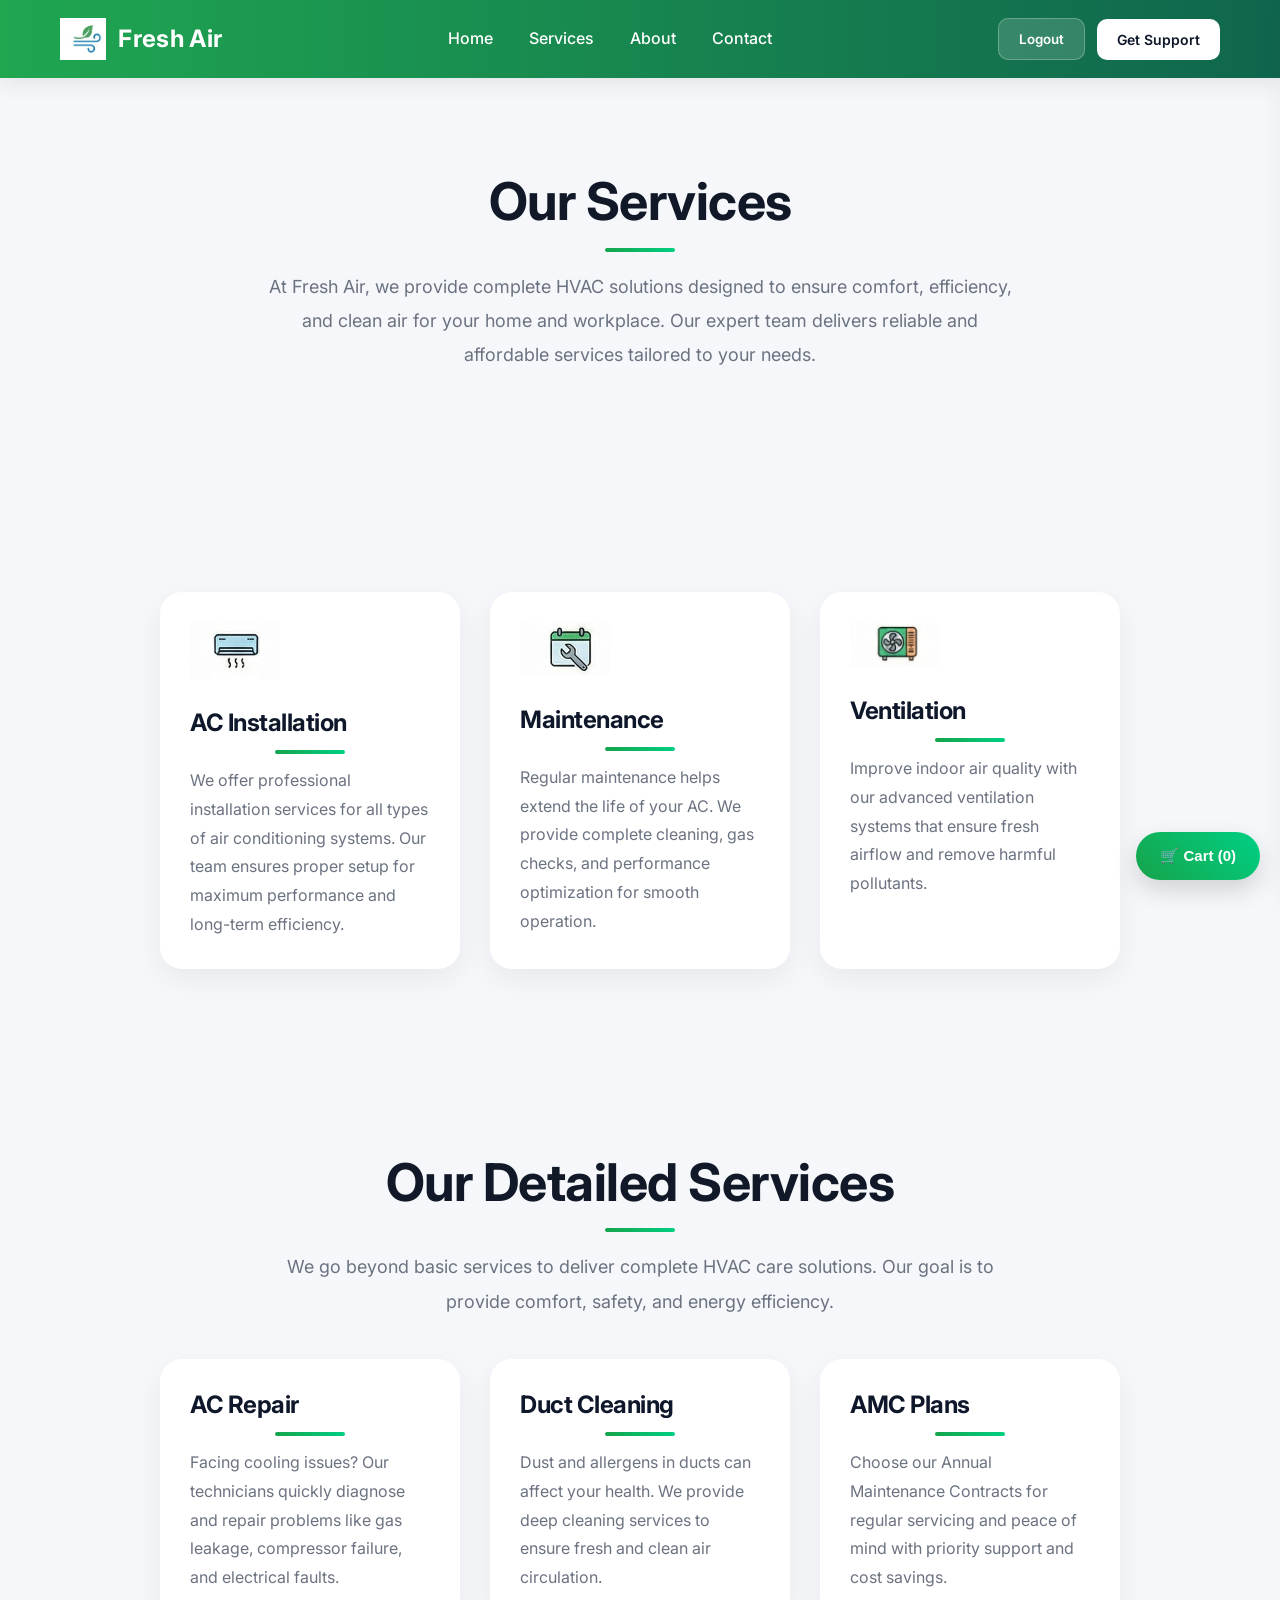
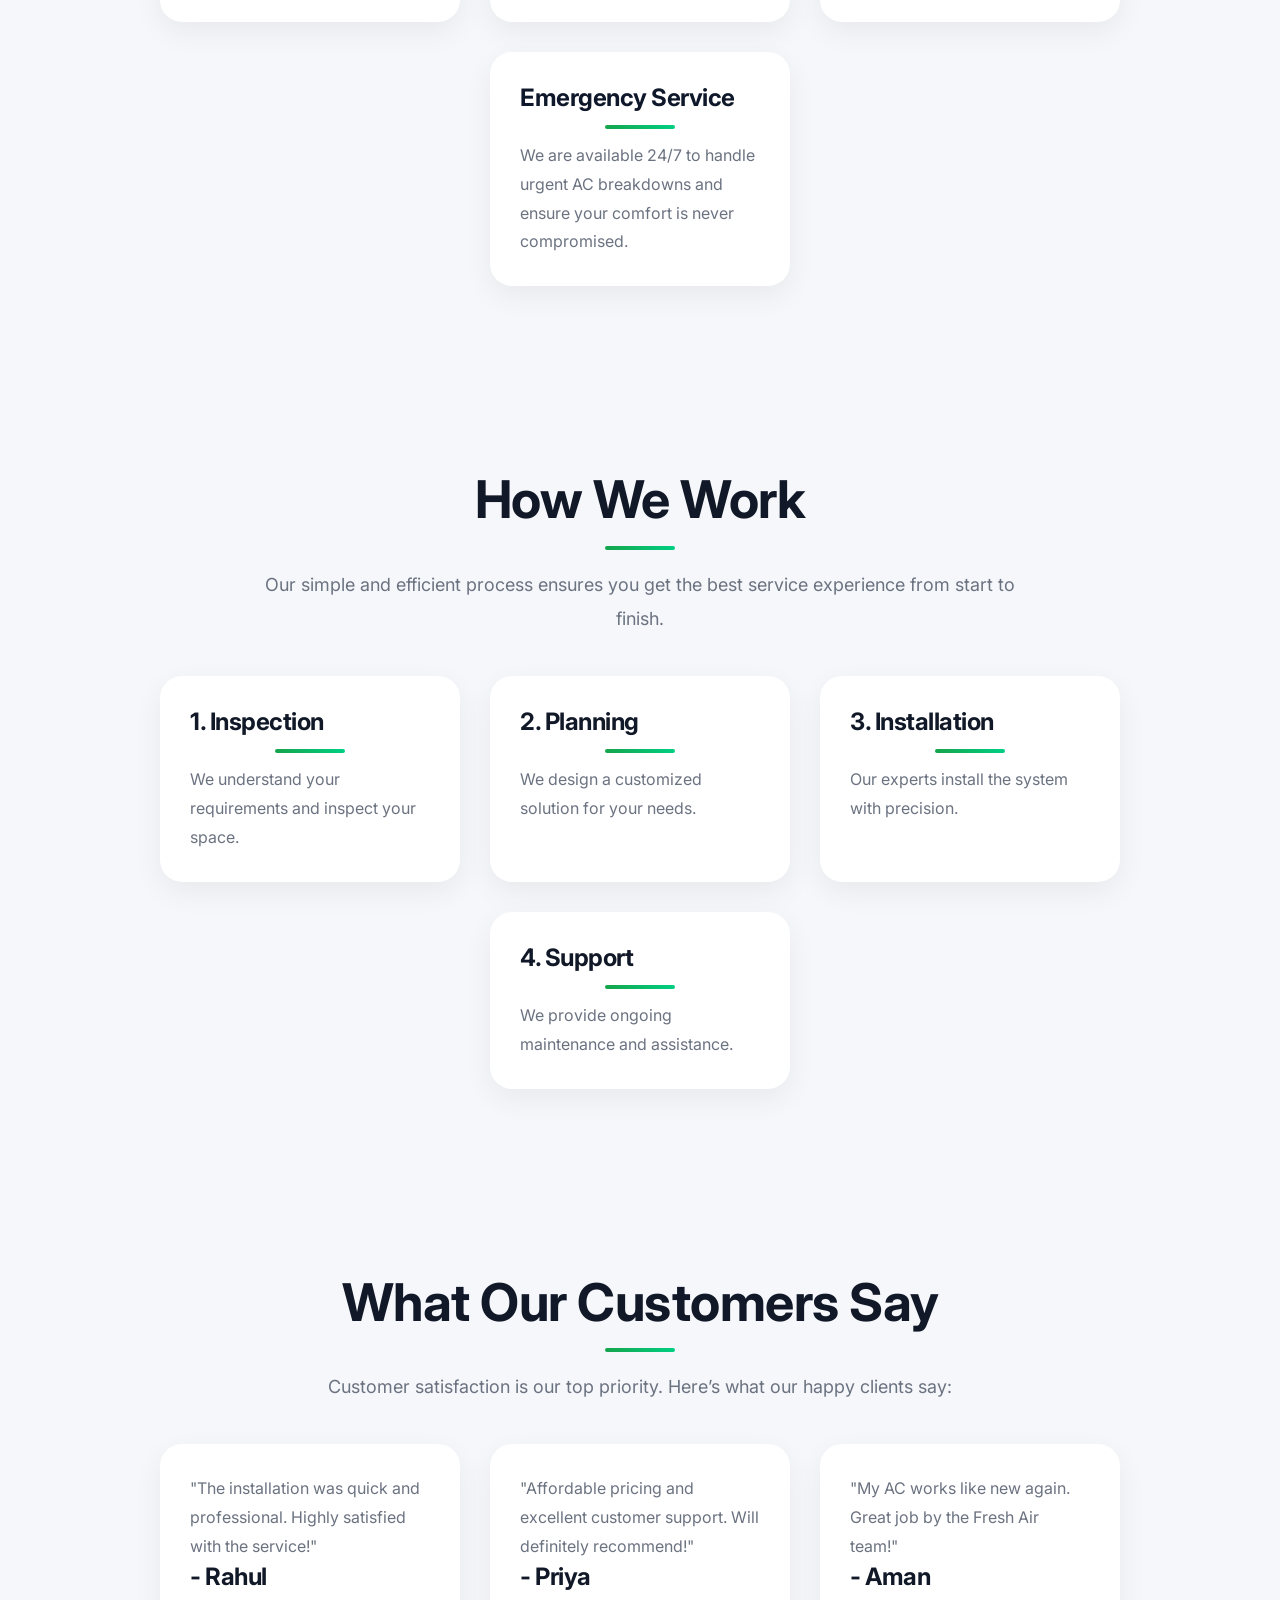
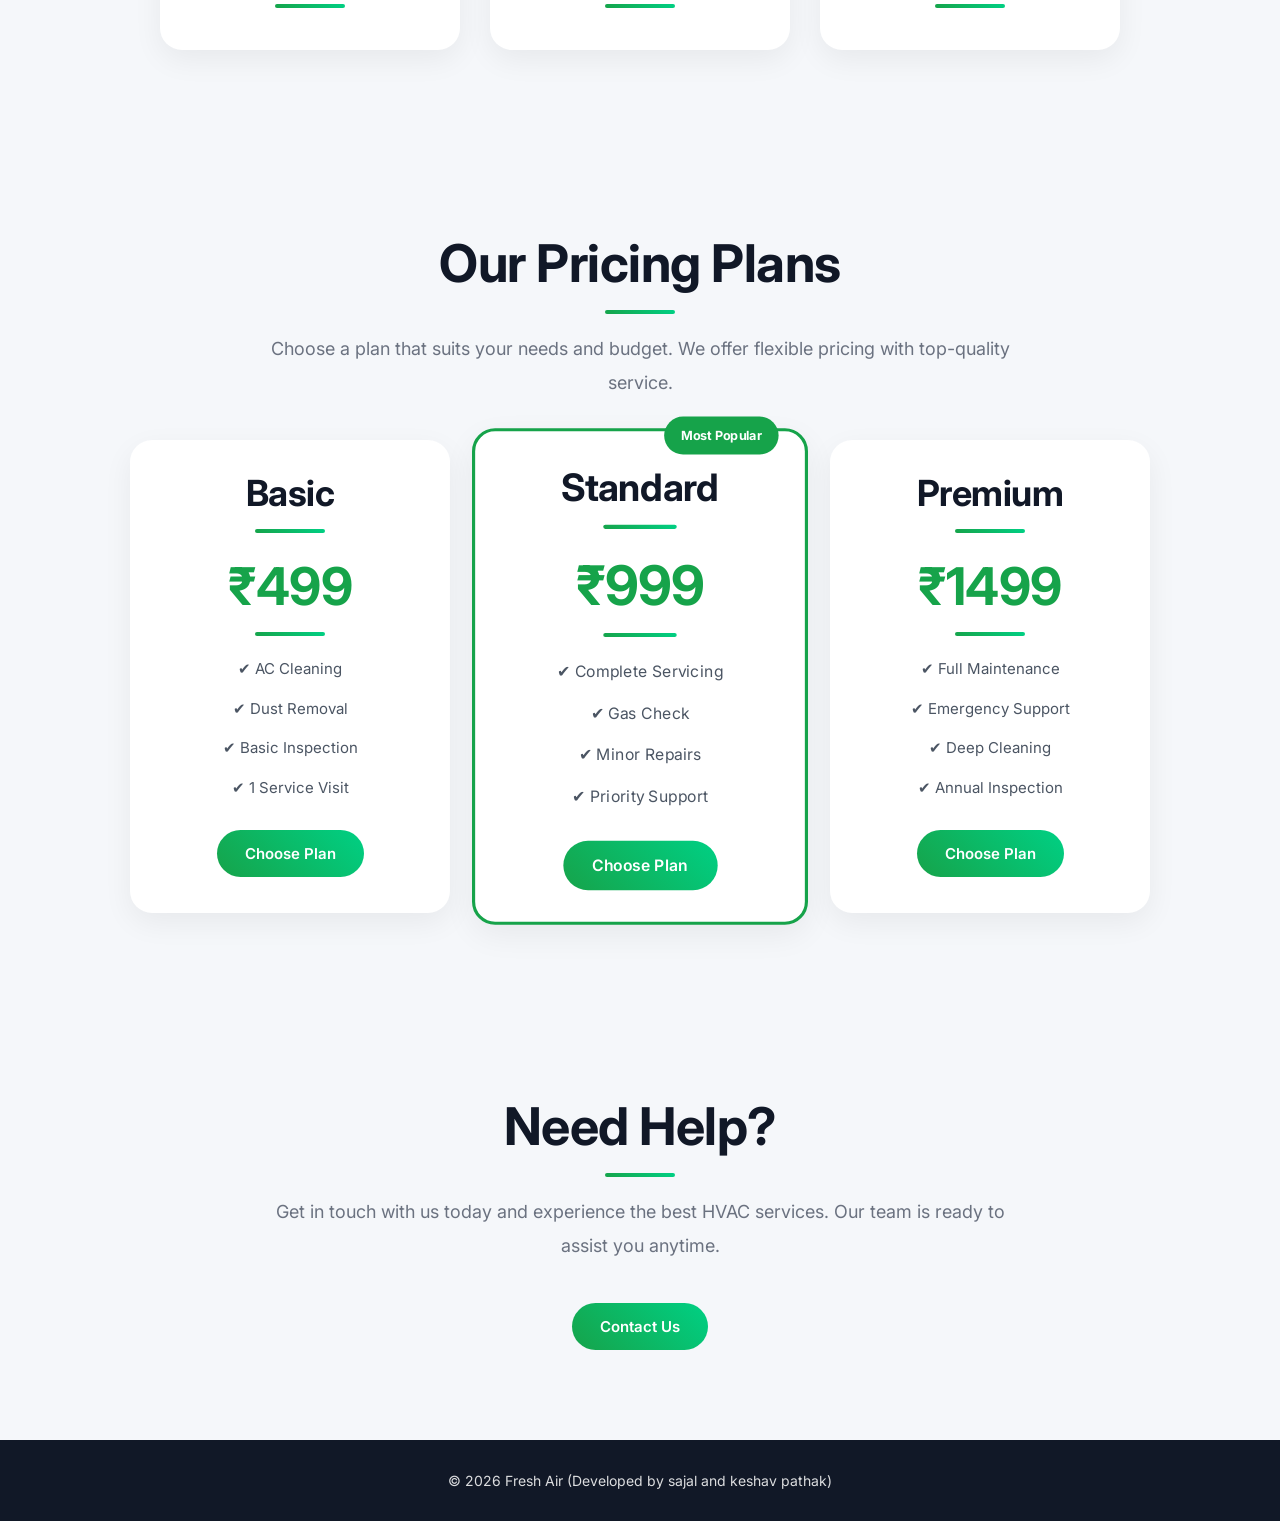
==== services.html @ 673097ad "Add files via upload" ====
<!DOCTYPE html>
<html lang="en">
<head>
  <meta charset="UTF-8">
  <meta name="viewport" content="width=device-width, initial-scale=1.0">
  <title>Services - Fresh Air</title>
  <link rel="stylesheet" href="style.css">
</head>
<body>

<!-- Navbar -->
<header class="navbar">
  <div class="logo">
    <img src="images/logo.png">
    <span>Fresh Air</span>
  </div>

  <nav>
    <a href="index.html">Home</a>
    <a href="services.html">Services</a>
    <a href="about.html">About</a>
    <a href="contact.html">Contact</a>
  </nav>

  <div class="nav-buttons">
    <button class="logout-btn">Logout</button>
<a href="contact.html">
  <button class="support-btn">Get Support</button>
</a>
  </div>
</header>

<!-- ===== INTRO ===== -->
<section class="section">
  <h1>Our Services</h1>
  <p class="section-subtitle">
    At Fresh Air, we provide complete HVAC solutions designed to ensure comfort,
    efficiency, and clean air for your home and workplace. Our expert team delivers
    reliable and affordable services tailored to your needs.
  </p>
</section>

<!-- ===== MAIN SERVICES ===== -->
<section class="section">
  <div class="services-grid">

    <div class="service-card">
      <img src="images/instal.png">
      <h3>AC Installation</h3>
      <p>
        We offer professional installation services for all types of air conditioning
        systems. Our team ensures proper setup for maximum performance and long-term efficiency.
      </p>
    </div>

    <div class="service-card">
      <img src="images/maintainance.png">
      <h3>Maintenance</h3>
      <p>
        Regular maintenance helps extend the life of your AC. We provide complete cleaning,
        gas checks, and performance optimization for smooth operation.
      </p>
    </div>

    <div class="service-card">
      <img src="images/VENTILATION.png">
      <h3>Ventilation</h3>
      <p>
        Improve indoor air quality with our advanced ventilation systems that ensure
        fresh airflow and remove harmful pollutants.
      </p>
    </div>

  </div>
</section>

<!-- ===== DETAILED SERVICES ===== -->
<section class="section">
  <h1>Our Detailed Services</h1>
  <p class="section-subtitle">
    We go beyond basic services to deliver complete HVAC care solutions.
    Our goal is to provide comfort, safety, and energy efficiency.
  </p>

  <div class="services-grid">

    <div class="service-card">
      <h3>AC Repair</h3>
      <p>
        Facing cooling issues? Our technicians quickly diagnose and repair problems
        like gas leakage, compressor failure, and electrical faults.
      </p>
    </div>

    <div class="service-card">
      <h3>Duct Cleaning</h3>
      <p>
        Dust and allergens in ducts can affect your health. We provide deep cleaning
        services to ensure fresh and clean air circulation.
      </p>
    </div>

    <div class="service-card">
      <h3>AMC Plans</h3>
      <p>
        Choose our Annual Maintenance Contracts for regular servicing and peace of mind
        with priority support and cost savings.
      </p>
    </div>

    <div class="service-card">
      <h3>Emergency Service</h3>
      <p>
        We are available 24/7 to handle urgent AC breakdowns and ensure your comfort
        is never compromised.
      </p>
    </div>

  </div>
</section>

<!-- ===== PROCESS ===== -->
<section class="section">
  <h1>How We Work</h1>
  <p class="section-subtitle">
    Our simple and efficient process ensures you get the best service experience
    from start to finish.
  </p>

  <div class="cards">
    <div class="card">
      <h3>1. Inspection</h3>
      <p>We understand your requirements and inspect your space.</p>
    </div>

    <div class="card">
      <h3>2. Planning</h3>
      <p>We design a customized solution for your needs.</p>
    </div>

    <div class="card">
      <h3>3. Installation</h3>
      <p>Our experts install the system with precision.</p>
    </div>

    <div class="card">
      <h3>4. Support</h3>
      <p>We provide ongoing maintenance and assistance.</p>
    </div>
  </div>
</section>

<section class="section">
  <h1>What Our Customers Say</h1>
  <p class="section-subtitle">
    Customer satisfaction is our top priority. Here’s what our happy clients say:
  </p>

  <div class="cards">
    <div class="card">
      <p>
        "The installation was quick and professional. Highly satisfied with the service!"
      </p>
      <h3>- Rahul</h3>
    </div>

    <div class="card">
      <p>
        "Affordable pricing and excellent customer support. Will definitely recommend!"
      </p>
      <h3>- Priya</h3>
    </div>

    <div class="card">
      <p>
        "My AC works like new again. Great job by the Fresh Air team!"
      </p>
      <h3>- Aman</h3>
    </div>
  </div>
</section>

<!-- ===== PRICING ===== -->
<section class="section">

  <h1>Our Pricing Plans</h1>

  <p class="section-subtitle">
    Choose a plan that suits your needs and budget.
    We offer flexible pricing with top-quality service.
  </p>

  <div class="pricing-cards">

    <!-- BASIC -->
    <div class="pricing-card">

      <h2>Basic</h2>
      <h3>₹499</h3>

      <ul>
        <li>✔ AC Cleaning</li>
        <li>✔ Dust Removal</li>
        <li>✔ Basic Inspection</li>
        <li>✔ 1 Service Visit</li>
      </ul>

      <button class="btn add-cart"
              data-name="Basic Plan"
              data-price="499">
        Choose Plan
      </button>

    </div>

    <!-- STANDARD -->
    <div class="pricing-card popular">

      <span class="popular-tag">
        Most Popular
      </span>

      <h2>Standard</h2>
      <h3>₹999</h3>

      <ul>
        <li>✔ Complete Servicing</li>
        <li>✔ Gas Check</li>
        <li>✔ Minor Repairs</li>
        <li>✔ Priority Support</li>
      </ul>

      <button class="btn add-cart"
              data-name="Standard Plan"
              data-price="999">
        Choose Plan
      </button>

    </div>

    <!-- PREMIUM -->
    <div class="pricing-card">

      <h2>Premium</h2>
      <h3>₹1499</h3>

      <ul>
        <li>✔ Full Maintenance</li>
        <li>✔ Emergency Support</li>
        <li>✔ Deep Cleaning</li>
        <li>✔ Annual Inspection</li>
      </ul>

      <button class="btn add-cart"
              data-name="Premium Plan"
              data-price="1499">
        Choose Plan
      </button>

    </div>

  </div>

</section>

<!-- ===== CART BUTTON ===== -->

<button id="cartBtn" class="cart-btn">
  🛒 Cart (<span id="cartCount">0</span>)
</button>

<!-- ===== CART PANEL ===== -->

<div class="cart-panel" id="cartPanel">

  <div class="cart-header">

    <h2>Your Cart</h2>

    <span id="closeCart">&times;</span>

  </div>

  <div id="cartItems" class="cart-items">

    <p class="empty-cart">
      No plans selected
    </p>

  </div>

  <div class="cart-footer">

    <h3>
      Total: ₹<span id="cartTotal">0</span>
    </h3>

<button class="checkout-btn" id="checkoutBtn">
  Proceed to Checkout
</button>

  </div>

</div>
<!-- ===== CTA ===== -->
<section class="section">
  <h1>Need Help?</h1>
  <p class="section-subtitle">
    Get in touch with us today and experience the best HVAC services.
    Our team is ready to assist you anytime.
  </p>

  <div style="text-align:center;">
    <a href="contact.html">
      <button class="btn">Contact Us</button>
    </a>
  </div>
</section>

<!-- ===== FOOTER ===== -->
<footer>
  <p>© 2026 Fresh Air (Developed by sajal and keshav pathak)</p>
</footer>

<script>

document.addEventListener("DOMContentLoaded", () => {

    const cartBtn = document.getElementById("cartBtn");
    const cartPanel = document.getElementById("cartPanel");
    const closeCart = document.getElementById("closeCart");

    const cartItems = document.getElementById("cartItems");
    const cartTotal = document.getElementById("cartTotal");
    const cartCount = document.getElementById("cartCount");

    const checkoutBtn = document.getElementById("checkoutBtn");

    let total = 0;
    let count = 0;

    // OPEN CART

    cartBtn.addEventListener("click", () => {

        cartPanel.classList.add("active");

    });

    // CLOSE CART

    closeCart.addEventListener("click", () => {

        cartPanel.classList.remove("active");

    });

    // =========================
    // ADD TO CART
    // =========================

    const addButtons = document.querySelectorAll(".add-cart");

    addButtons.forEach(button => {

        button.addEventListener("click", () => {

            const name = button.dataset.name;

            const price = Number(button.dataset.price);

            // Remove Empty Text

            const empty = document.querySelector(".empty-cart");

            if(empty){
                empty.remove();
            }

            // Create Item

            const item = document.createElement("div");

            item.classList.add("cart-item");

            item.innerHTML = `
                <div class="cart-item-top">

                    <div>
                        <h4>${name}</h4>
                        <p>Price: ₹${price}</p>
                    </div>

                    <button class="remove-btn">
                        ✖
                    </button>

                </div>
            `;

            cartItems.appendChild(item);

            // Update Total

            total += price;

            count++;

            cartTotal.innerText = total;

            cartCount.innerText = count;

            // Open Cart

            cartPanel.classList.add("active");

            // Remove Item

            const removeBtn = item.querySelector(".remove-btn");

            removeBtn.addEventListener("click", () => {

                item.remove();

                total -= price;

                count--;

                cartTotal.innerText = total;

                cartCount.innerText = count;

                // Empty Cart Message

                if(count === 0){

                    cartItems.innerHTML = `
                        <p class="empty-cart">
                            No plans selected
                        </p>
                    `;

                }

            });

        });

    });

    // =========================
    // PAYMENT GATEWAY
    // =========================

    checkoutBtn.addEventListener("click", () => {

        if(total <= 0){

            alert("Your cart is empty");

            return;

        }

        const options = {

            key: "rzp_test_SruJuFH0M9jPrO",

            amount: total * 100,

            currency: "INR",

            name: "Fresh Air HVAC",

            description: "HVAC Service Booking",

            image: "images/logo.png",

            handler: function(response){

                alert(
                    "Payment Successful ✅\nPayment ID: " +
                    response.razorpay_payment_id
                );

                // Clear Cart After Payment

                cartItems.innerHTML = `
                    <p class="empty-cart">
                        No plans selected
                    </p>
                `;

                total = 0;

                count = 0;

                cartTotal.innerText = total;

                cartCount.innerText = count;

            },

            prefill: {

                name: localStorage.getItem("loggedInUser") || "Customer",

                email: "customer@gmail.com",

                contact: "9999999999"

            },

            config: {

                display: {

                    blocks: {

                        upi: {

                            name: "Pay using UPI",

                            instruments: [

                                {
                                    method: "upi"
                                }

                            ]

                        }

                    },

                    sequence: ["block.upi"],

                    preferences: {

                        show_default_blocks: true

                    }

                }

            },

            theme: {

                color: "#0d6efd"

            }

        };

        const rzp = new Razorpay(options);

        rzp.open();

    });

});

</script>
<script src="https://checkout.razorpay.com/v1/checkout.js"></script>
</body>
</html>
---- style.css ----
/* ===== GOOGLE FONT ===== */
@import url('https://fonts.googleapis.com/css2?family=Inter:wght@300;400;500;600;700;800&display=swap');

/* ===== GLOBAL ===== */

*{
    margin:0;
    padding:0;
    box-sizing:border-box;
}

html{
    scroll-behavior:smooth;
}

body{
    font-family:'Inter',sans-serif;
    background:#f5f7fa;
    color:#1f2937;
    line-height:1.7;
    font-size:16px;
    overflow-x:hidden;
    -webkit-font-smoothing:antialiased;
}

/* ===== HEADINGS ===== */

h1,h2,h3,h4,h5,h6{
    font-family:'Inter',sans-serif;
    font-weight:700;
    color:#111827;
    line-height:1.3;
    letter-spacing:-0.5px;
}

h1{
    font-size:52px;
    text-align:center;
    margin-bottom:18px;
}

h2{
    font-size:36px;
    text-align:center;
    margin-bottom:15px;
}

h3{
    font-size:24px;
    margin-bottom:12px;
}

h1::after,
h2::after,
h3::after{
    content:"";
    width:70px;
    height:4px;
    background:linear-gradient(45deg,#16a34a,#00d084);
    display:block;
    margin:12px auto 0;
    border-radius:10px;
}

/* ===== TEXT ===== */

p{
    font-size:16px;
    color:#6b7280;
    line-height:1.8;
}

.section-subtitle{
    max-width:760px;
    margin:0 auto 40px;
    text-align:center;
    font-size:18px;
    color:#6b7280;
    line-height:1.9;
}

/* ===== NAVBAR ===== */

.navbar{
    display:flex;
    justify-content:space-between;
    align-items:center;
    padding:18px 60px;
    background:linear-gradient(
        90deg,
        rgba(22,163,74,0.96),
        rgba(6,95,70,0.96)
    );
    position:sticky;
    top:0;
    z-index:1000;
    backdrop-filter:blur(12px);
    box-shadow:0 6px 20px rgba(0,0,0,0.08);
}

.logo{
    display:flex;
    align-items:center;
    gap:12px;
}

.logo img{
    height:42px;
}

.logo span{
    color:white;
    font-size:24px;
    font-weight:700;
    letter-spacing:0.3px;
}

nav a{
    text-decoration:none;
    color:white;
    margin:0 16px;
    font-size:16px;
    font-weight:500;
    position:relative;
}

nav a::after{
    content:"";
    position:absolute;
    left:0;
    bottom:-6px;
    width:0%;
    height:2px;
    background:white;
    transition:0.3s ease;
}

nav a:hover::after{
    width:100%;
}

.nav-buttons{
    display:flex;
    align-items:center;
    gap:12px;
}

/* ===== BUTTONS ===== */

.btn,
.support-btn,
.login-btn,
.logout-btn,
.checkout-btn{
    border:none;
    cursor:pointer;
    font-family:'Inter',sans-serif;
    font-weight:600;
    transition:0.3s ease;
}

.btn{
    padding:14px 28px;
    border-radius:40px;
    background:linear-gradient(45deg,#16a34a,#00d084);
    color:white;
    font-size:15px;
}

.btn:hover{
    transform:translateY(-3px);
    box-shadow:0 10px 20px rgba(22,163,74,0.25);
}

.support-btn{
    padding:12px 20px;
    border-radius:10px;
    background:white;
    color:#0f172a;
    font-size:14px;
}

.support-btn:hover{
    background:#f3f4f6;
}

.logout-btn{
    padding:12px 20px;
    border-radius:10px;
    background:rgba(255,255,255,0.15);
    color:white;
    border:1px solid rgba(255,255,255,0.25);
}

.logout-btn:hover{
    background:rgba(255,255,255,0.25);
}

.login-btn{
    padding:12px 20px;
    border-radius:10px;
    background:white;
    color:#0f172a;
}

/* ===== HERO ===== */

.hero{
    min-height:100vh;
    background:
    linear-gradient(rgba(0,0,0,0.45),rgba(0,0,0,0.45)),
    url('images/hero.jpg') center/cover no-repeat;
    display:flex;
    justify-content:center;
    align-items:center;
    text-align:center;
    padding:40px;
}

.hero-content{
    max-width:850px;
}

.hero h1{
    color:white;
    font-size:72px;
    font-weight:800;
}

.hero p{
    color:rgba(255,255,255,0.92);
    font-size:20px;
    margin:25px 0;
}

/* ===== SECTION ===== */

.section{
    padding:90px 25px;
}

/* ===== CARDS ===== */

.cards,
.services-grid,
.contact-cards,
.team-cards,
.pricing-cards{
    display:flex;
    justify-content:center;
    gap:30px;
    flex-wrap:wrap;
}

.card,
.service-card,
.contact-card,
.team-card,
.stat-box,
.pricing-card{
    background:white;
    border-radius:22px;
    padding:30px;
    box-shadow:0 10px 30px rgba(0,0,0,0.06);
    transition:0.35s ease;
}

.card:hover,
.service-card:hover,
.contact-card:hover,
.pricing-card:hover{
    transform:translateY(-12px);
    box-shadow:0 20px 45px rgba(0,0,0,0.12);
}

.card,
.service-card{
    width:300px;
}

.service-card img{
    width:90px;
    margin-bottom:20px;
}

.service-card h3{
    color:#0f172a;
}

.service-card p{
    margin-top:12px;
}

.contact-card{
    width:280px;
    background:linear-gradient(135deg,#f0fdf4,#dcfce7);
}

.contact-card a{
    text-decoration:none;
    color:#2563eb;
    font-weight:500;
}

/* ===== WHY SECTION ===== */

.why{
    display:flex;
    justify-content:center;
    align-items:center;
    gap:50px;
    flex-wrap:wrap;
}

.why img{
    width:340px;
    border-radius:20px;
}

.why li{
    margin:15px 0;
    list-style:none;
    font-size:16px;
    color:#4b5563;
}

.why li::before{
    content:"✔ ";
    color:#16a34a;
    font-weight:bold;
}

/* ===== CONTACT ===== */

.contact-container{
    display:flex;
    max-width:1100px;
    margin:auto;
    background:white;
    border-radius:25px;
    overflow:hidden;
    box-shadow:0 10px 30px rgba(0,0,0,0.08);
}

.contact-left,
.contact-right{
    width:50%;
}

.contact-left img{
    width:100%;
    height:100%;
    object-fit:cover;
}

.contact-right{
    padding:40px;
}

.contact-right input,
.contact-right textarea{
    width:100%;
    padding:14px;
    margin:10px 0;
    border-radius:12px;
    border:1px solid #d1d5db;
    font-size:15px;
    outline:none;
    font-family:'Inter',sans-serif;
}

.contact-right input:focus,
.contact-right textarea:focus{
    border-color:#16a34a;
    box-shadow:0 0 0 4px rgba(22,163,74,0.15);
}

.contact-right button{
    width:100%;
    padding:15px;
    border:none;
    border-radius:12px;
    background:linear-gradient(45deg,#16a34a,#00d084);
    color:white;
    font-size:16px;
    font-weight:600;
    cursor:pointer;
}

/* ===== ABOUT ===== */

.about-container{
    display:flex;
    flex-direction:column;
    align-items:center;
    text-align:center;
    max-width:900px;
    margin:auto;
    gap:30px;
}

.about-image img{
    width:300px;
    border-radius:50%;
    box-shadow:0 12px 30px rgba(0,0,0,0.12);
}

.about-image img:hover{
    transform:scale(1.04);
}

.about-text p{
    max-width:760px;
}

/* ===== STATS ===== */

.about-stats{
    display:flex;
    justify-content:center;
    gap:25px;
    flex-wrap:wrap;
    padding:50px 20px;
    background:#ecfdf5;
}

/* ===== MAP ===== */

.map-container iframe{
    width:100%;
    height:450px;
    border:none;
}

/* ===== PRICING ===== */

.pricing-card{
    width:320px;
    text-align:center;
    position:relative;
}

.pricing-card h2{
    color:#111827;
}

.pricing-card h3{
    font-size:52px;
    color:#16a34a;
    margin:20px 0;
}

.pricing-card ul{
    list-style:none;
    margin-bottom:30px;
}

.pricing-card ul li{
    margin:14px 0;
    color:#4b5563;
    font-size:15px;
}

.popular{
    border:3px solid #16a34a;
    transform:scale(1.05);
}

.popular-tag{
    position:absolute;
    top:-14px;
    right:25px;
    background:#16a34a;
    color:white;
    padding:8px 16px;
    border-radius:30px;
    font-size:12px;
    font-weight:700;
}

/* ===== CART ===== */

.cart-btn{
    position:fixed;
    right:20px;
    bottom:20px;
    padding:15px 24px;
    border:none;
    border-radius:50px;
    background:linear-gradient(45deg,#16a34a,#00d084);
    color:white;
    cursor:pointer;
    z-index:999;
    font-size:15px;
    font-weight:600;
    box-shadow:0 10px 25px rgba(0,0,0,0.15);
}

.cart-panel{
    position:fixed;
    top:0;
    right:-420px;
    width:400px;
    height:100vh;
    background:white;
    z-index:3000;
    display:flex;
    flex-direction:column;
    transition:0.4s ease;
    box-shadow:-8px 0 30px rgba(0,0,0,0.12);
}

.cart-panel.active{
    right:0;
}

.cart-header{
    padding:22px;
    background:linear-gradient(45deg,#16a34a,#00d084);
    color:white;
    display:flex;
    justify-content:space-between;
    align-items:center;
}

.cart-header h2{
    color:white;
    margin:0;
}

.cart-header h2::after{
    display:none;
}

#closeCart{
    font-size:30px;
    cursor:pointer;
}

.cart-items{
    flex:1;
    overflow-y:auto;
    padding:20px;
}

.cart-item{
    background:#f9fafb;
    border-radius:16px;
    padding:18px;
    margin-bottom:18px;
    border:1px solid #e5e7eb;
}

.cart-item-top{
    display:flex;
    justify-content:space-between;
    align-items:center;
}

.cart-item h4{
    color:#111827;
    margin-bottom:6px;
}

.remove-btn{
    border:none;
    background:#ef4444;
    color:white;
    width:34px;
    height:34px;
    border-radius:50%;
    cursor:pointer;
    font-size:14px;
}

.cart-footer{
    padding:22px;
    border-top:1px solid #e5e7eb;
}

.checkout-btn{
    width:100%;
    padding:15px;
    border-radius:14px;
    background:linear-gradient(45deg,#16a34a,#00d084);
    color:white;
    margin-top:15px;
    font-size:16px;
}

.empty-cart{
    text-align:center;
    margin-top:40px;
    color:#6b7280;
}

/* ===== CHAT ===== */

.chat-toggle-btn{
    position:fixed;
    right:20px;
    bottom:90px;
    padding:15px 24px;
    border:none;
    border-radius:50px;
    background:linear-gradient(45deg,#16a34a,#00d084);
    color:white;
    cursor:pointer;
    z-index:999;
    box-shadow:0 10px 25px rgba(0,0,0,0.15);
}

.chat-panel{
    position:fixed;
    top:0;
    right:-400px;
    width:380px;
    height:100vh;
    background:white;
    z-index:2000;
    display:flex;
    flex-direction:column;
    transition:0.4s ease;
    box-shadow:-8px 0 30px rgba(0,0,0,0.12);
}

.chat-panel.active{
    right:0;
}

.chat-header{
    background:linear-gradient(45deg,#16a34a,#00d084);
    color:white;
    padding:20px;
    display:flex;
    justify-content:space-between;
    align-items:center;
}

.chat-header h3{
    color:white;
    margin:0;
}

.chat-header h3::after{
    display:none;
}

#closeChat{
    font-size:28px;
    cursor:pointer;
}

.chat-body{
    flex:1;
    overflow-y:auto;
    padding:20px;
    background:#f5f7fa;
}

.bot-message,
.user-message{
    padding:14px 18px;
    border-radius:18px;
    margin-bottom:15px;
    width:fit-content;
    max-width:80%;
    font-size:14px;
}

.bot-message{
    background:white;
    box-shadow:0 4px 15px rgba(0,0,0,0.06);
}

.user-message{
    background:#16a34a;
    color:white;
    margin-left:auto;
}

.chat-input-area{
    display:flex;
    padding:15px;
    border-top:1px solid #e5e7eb;
    background:white;
}

.chat-input-area input{
    flex:1;
    padding:14px;
    border:1px solid #d1d5db;
    border-radius:40px;
    outline:none;
    font-family:'Inter',sans-serif;
}

.chat-input-area button{
    margin-left:10px;
    padding:14px 18px;
    border:none;
    border-radius:40px;
    background:#16a34a;
    color:white;
    cursor:pointer;
}

/* ===== CALCULATOR ===== */

.side-btn{
    position:fixed;
    right:20px;
    bottom:160px;
    padding:15px 24px;
    border:none;
    border-radius:50px;
    background:linear-gradient(45deg,#16a34a,#00d084);
    color:white;
    cursor:pointer;
    z-index:999;
}

.modal-overlay{
    display:none;
    position:fixed;
    top:0;
    left:0;
    width:100%;
    height:100%;
    background:rgba(0,0,0,0.6);
    backdrop-filter:blur(8px);
    justify-content:center;
    align-items:center;
    z-index:5000;
}

.calculator-card{
    background:white;
    padding:35px;
    border-radius:24px;
    width:90%;
    max-width:420px;
    position:relative;
}

.close-x{
    position:absolute;
    top:15px;
    right:18px;
    font-size:28px;
    cursor:pointer;
}

.input-group{
    margin-bottom:18px;
}

.input-group label{
    display:block;
    margin-bottom:8px;
    font-weight:600;
    color:#374151;
}

.input-group input{
    width:100%;
    padding:14px;
    border:1px solid #d1d5db;
    border-radius:12px;
    outline:none;
}

.calc-submit{
    width:100%;
    padding:15px;
    border:none;
    border-radius:12px;
    background:#16a34a;
    color:white;
    font-size:16px;
    cursor:pointer;
}

.result-container{
    margin-top:20px;
    padding:18px;
    border-radius:14px;
    background:#f9fafb;
    text-align:center;
    display:none;
}

.result-value{
    font-size:28px;
    font-weight:700;
    color:#16a34a;
}

/* ===== FOOTER ===== */

footer{
    background:#111827;
    padding:28px;
    text-align:center;
}

footer p{
    color:rgba(255,255,255,0.85);
    font-size:14px;
}

/* ===== ANIMATION ===== */

@keyframes fadeIn{
    from{
        opacity:0;
        transform:translateY(10px);
    }
    to{
        opacity:1;
        transform:translateY(0);
    }
}

/* ===== RESPONSIVE ===== */

@media(max-width:768px){

    body{
        font-size:15px;
    }

    h1{
        font-size:38px;
    }

    h2{
        font-size:30px;
    }

    h3{
        font-size:22px;
    }

    .hero h1{
        font-size:48px;
    }

    .hero p{
        font-size:18px;
    }

    .navbar{
        flex-direction:column;
        gap:18px;
        padding:20px;
    }

    nav{
        display:flex;
        flex-wrap:wrap;
        justify-content:center;
    }

    .contact-container{
        flex-direction:column;
    }

    .contact-left,
    .contact-right{
        width:100%;
    }

    .cart-panel,
    .chat-panel{
        width:100%;
    }

    .section{
        padding:70px 20px;
    }

    .pricing-card,
    .service-card,
    .card{
        width:100%;
        max-width:340px;
    }

}
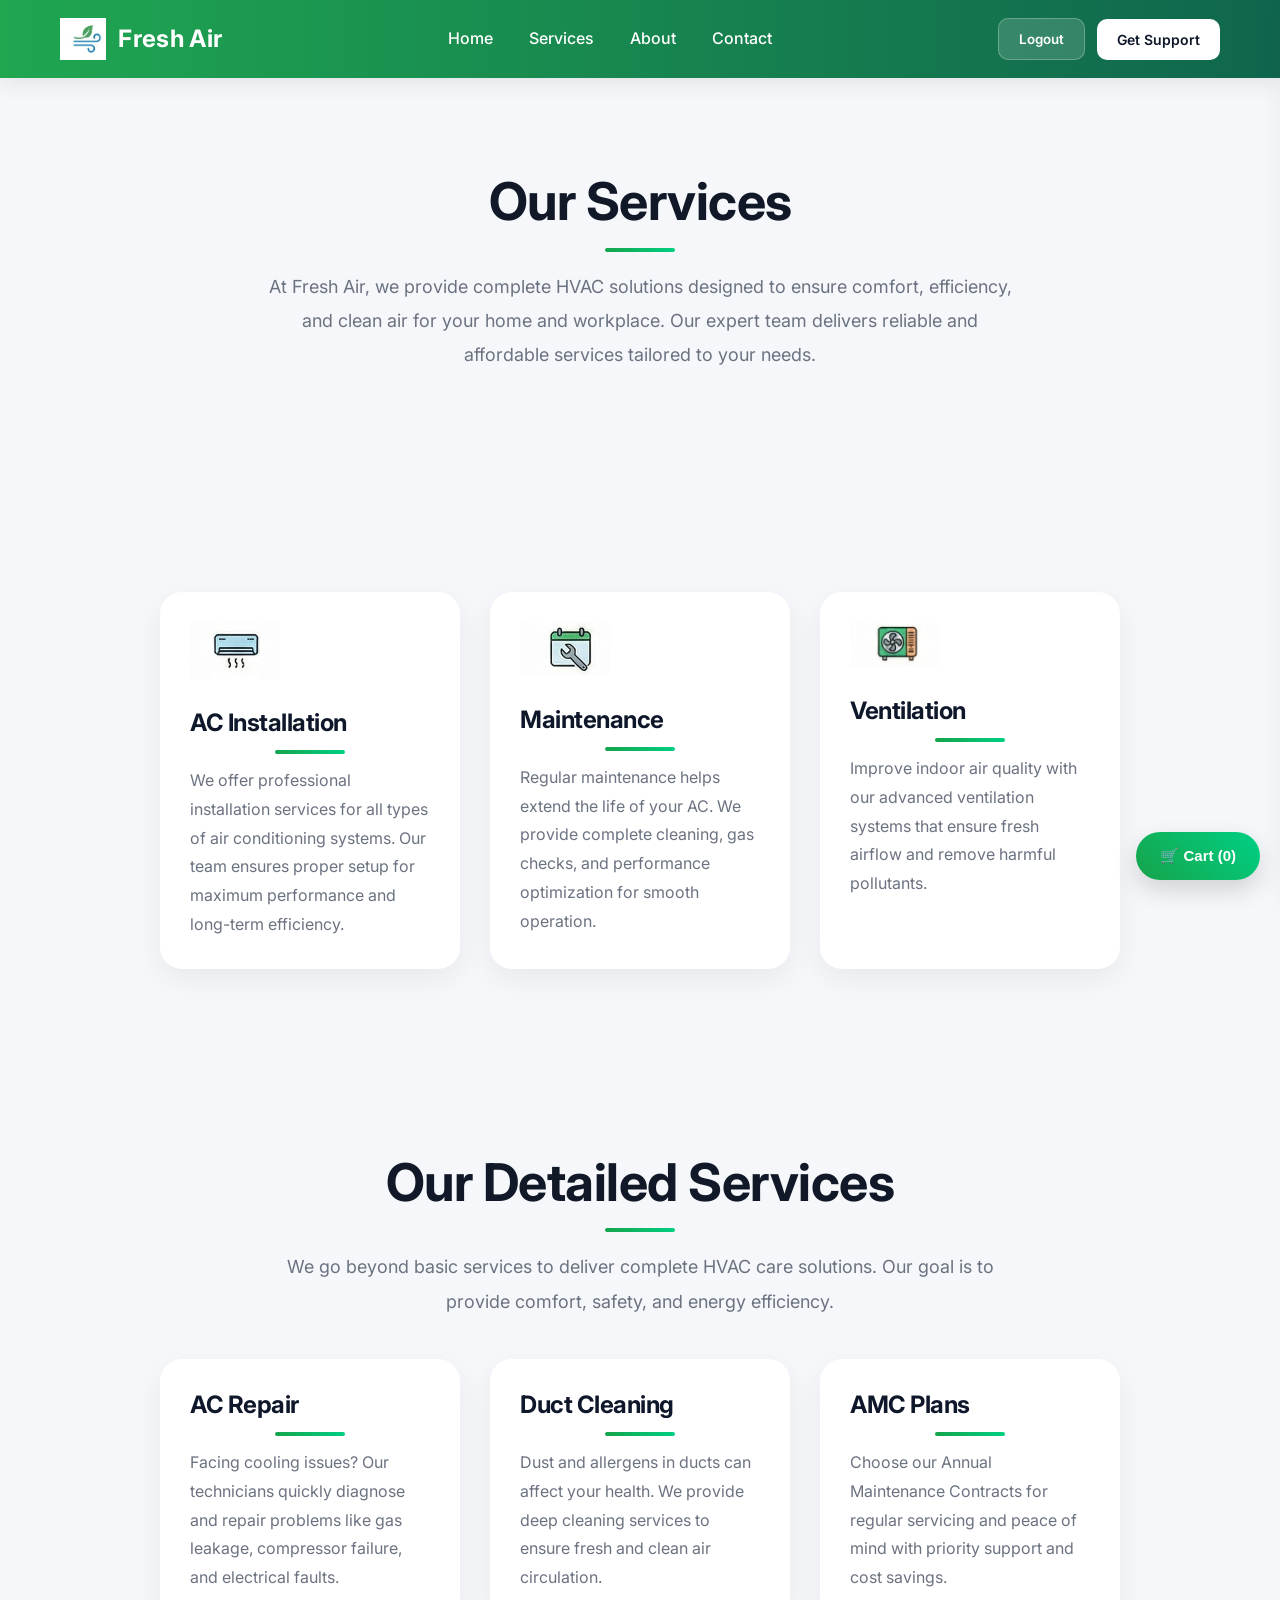
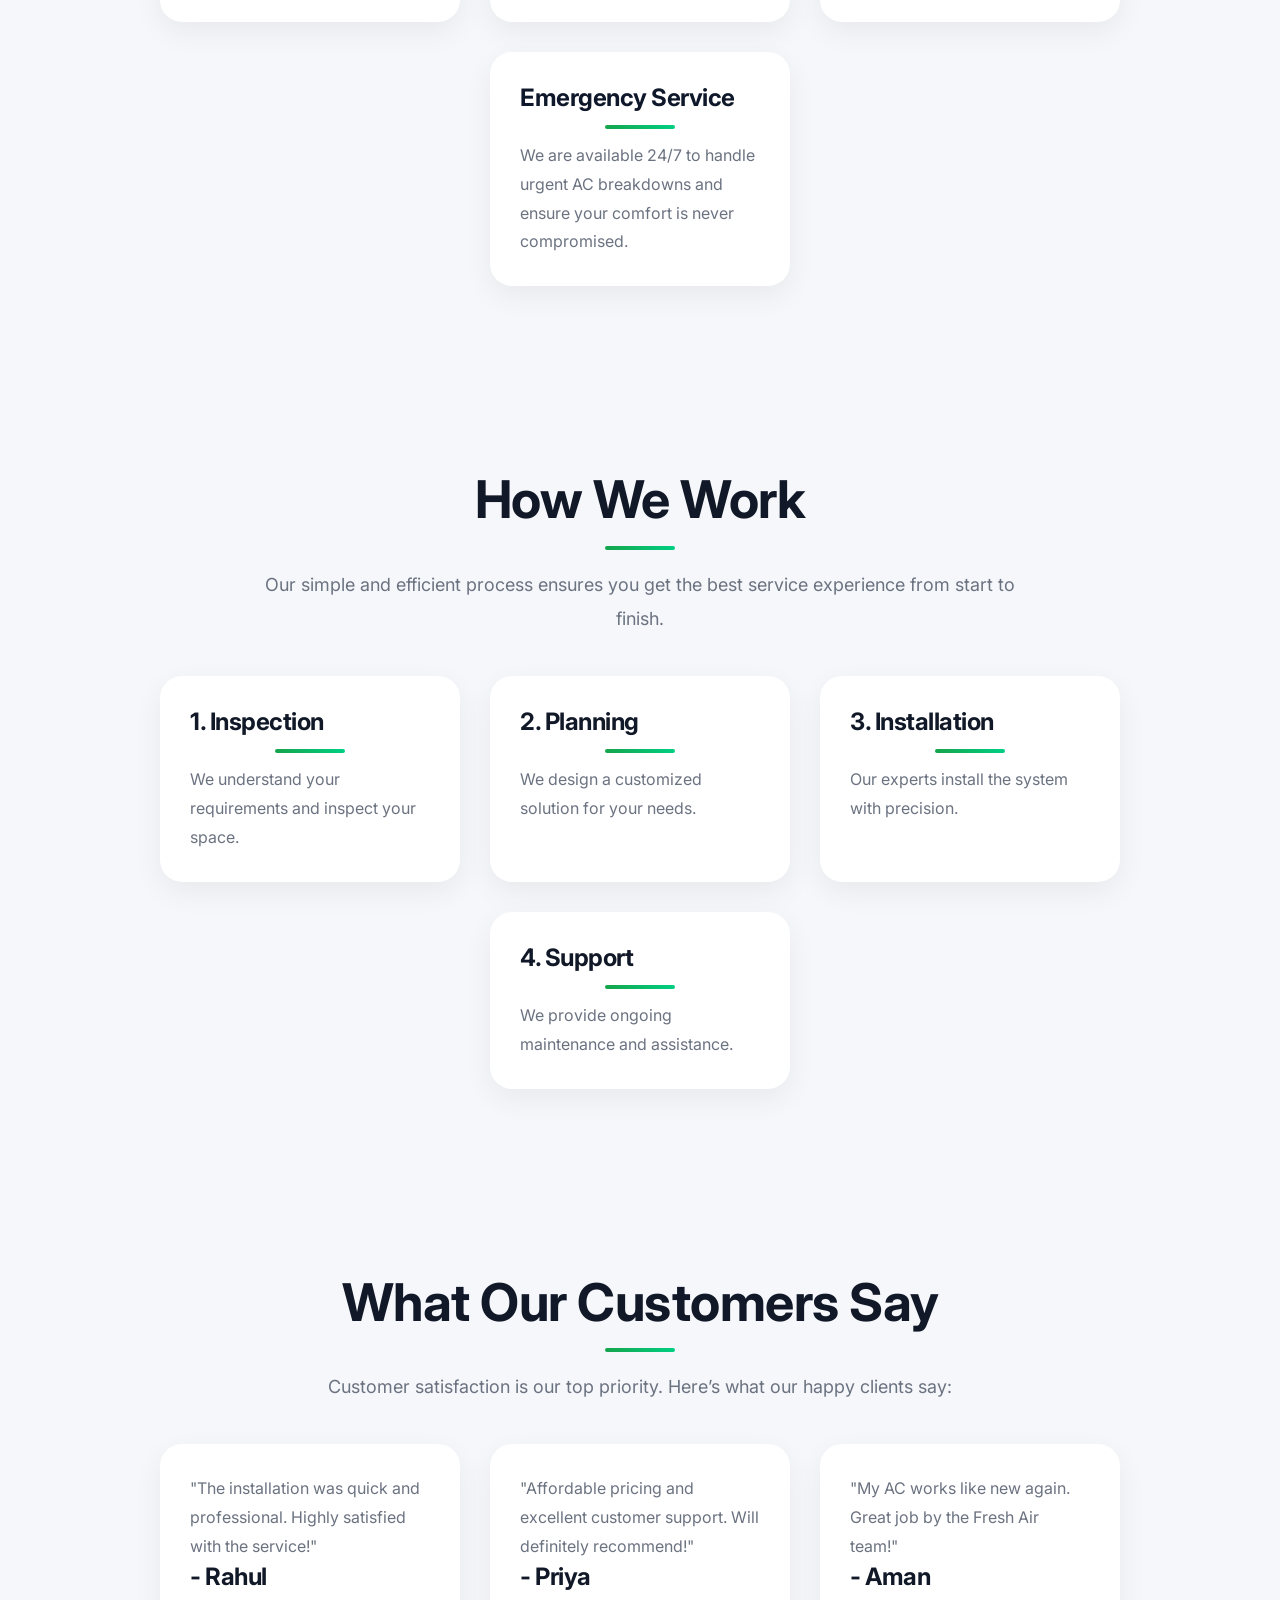
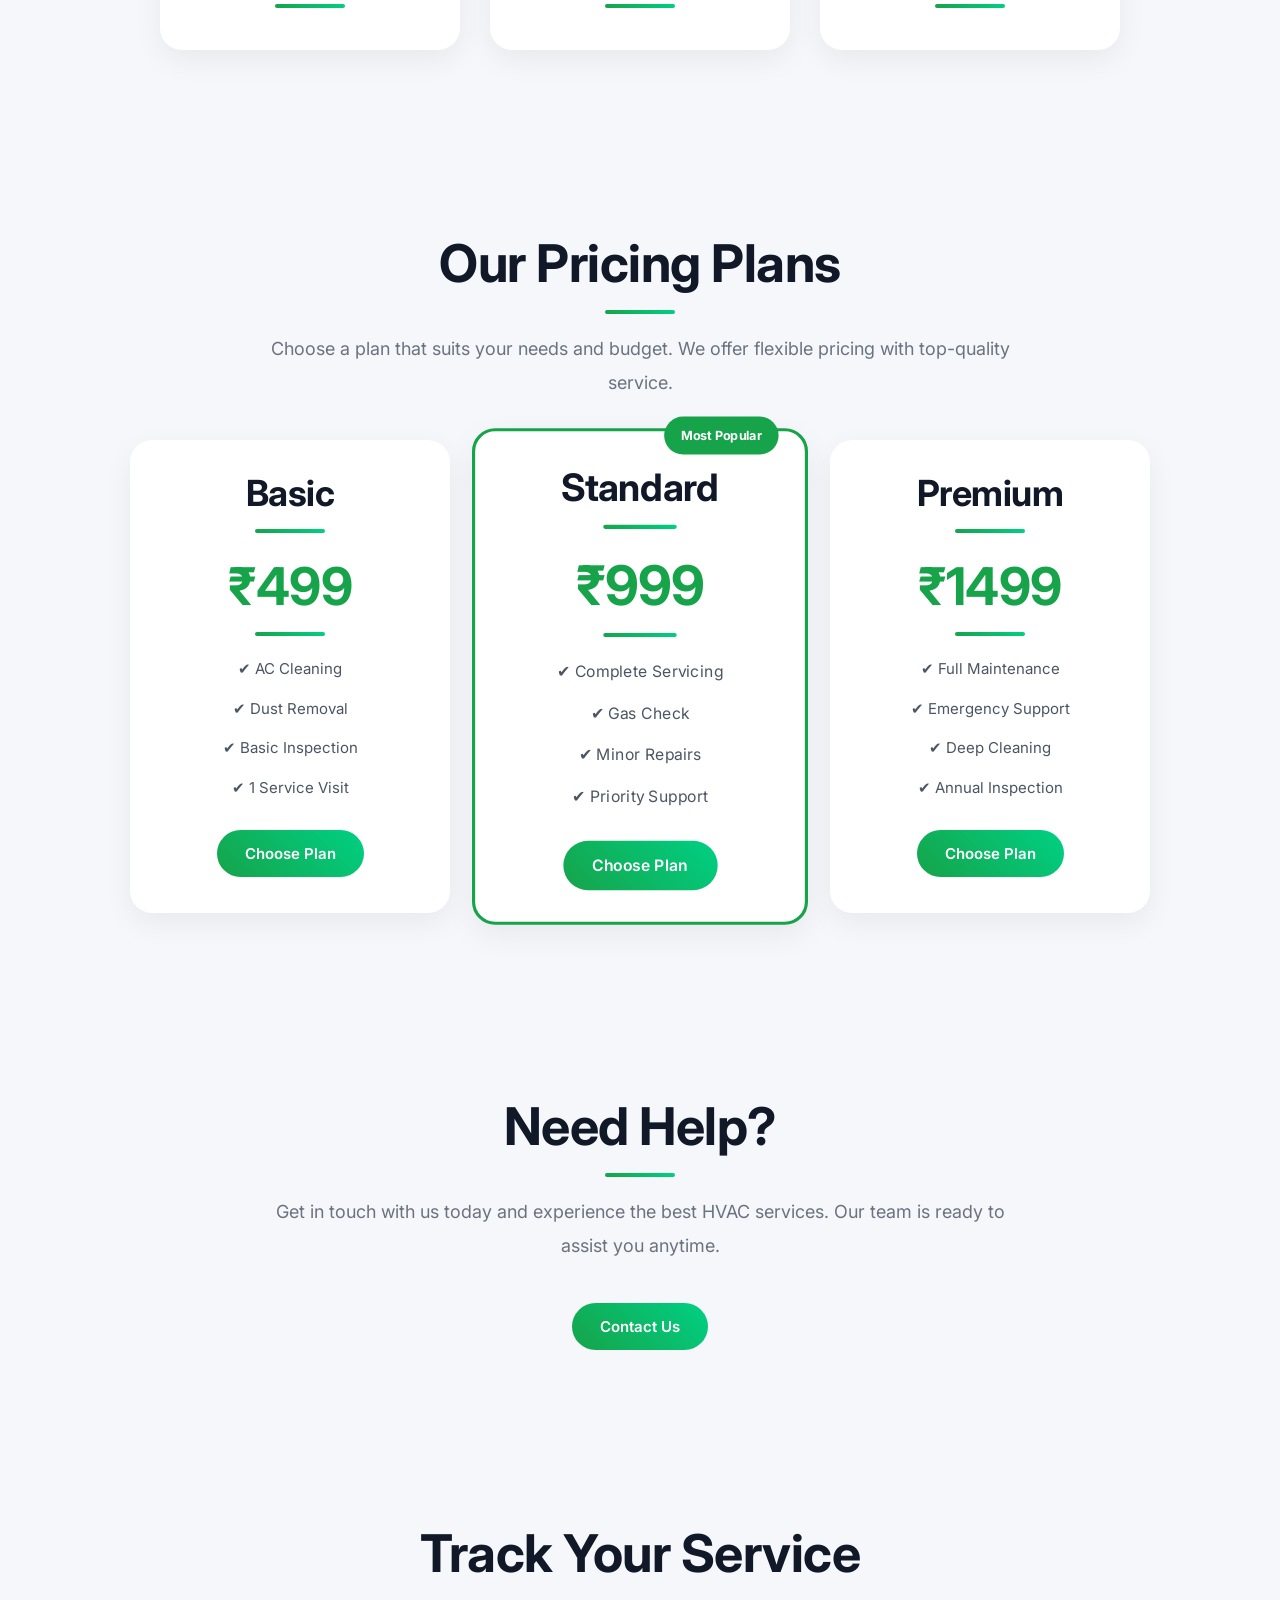
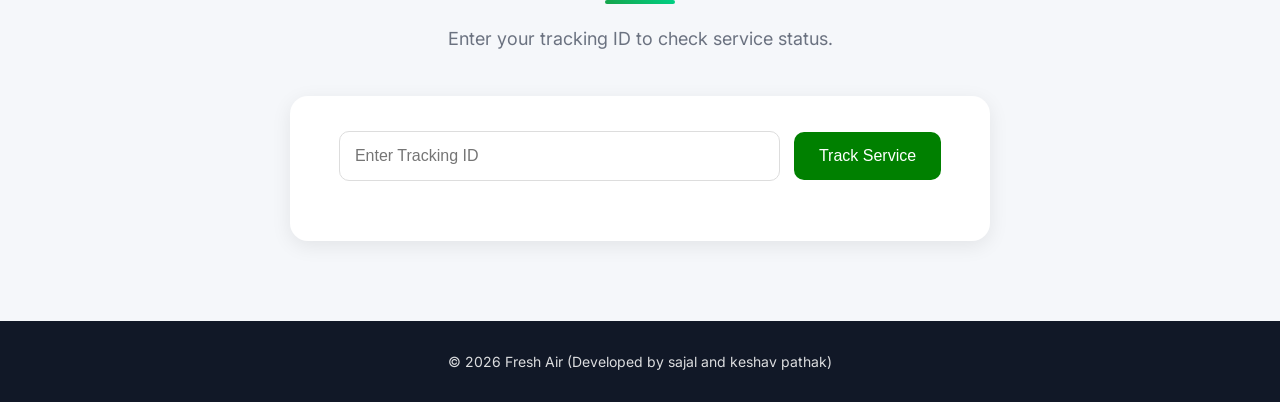
==== commit f0225692: "Added" ====
--- a/services.html
+++ b/services.html
@@ -316,30 +316,86 @@
     </a>
   </div>
 </section>
+<!-- ===== TRACK SERVICE ===== -->
+
+<section class="tracking-section">
+
+  <h1>Track Your Service</h1>
+
+  <p class="section-subtitle">
+    Enter your tracking ID to check service status.
+  </p>
+
+  <div class="tracking-box">
+
+    <input
+      type="text"
+      id="trackingInput"
+      placeholder="Enter Tracking ID">
+
+    <button onclick="trackService()">
+      Track Service
+    </button>
+
+    <div id="trackingResult"></div>
+
+  </div>
+
+</section>
 
 <!-- ===== FOOTER ===== -->
+
 <footer>
   <p>© 2026 Fresh Air (Developed by sajal and keshav pathak)</p>
 </footer>
 
 <script>
-
 document.addEventListener("DOMContentLoaded", () => {
 
-    const cartBtn = document.getElementById("cartBtn");
-    const cartPanel = document.getElementById("cartPanel");
-    const closeCart = document.getElementById("closeCart");
-
-    const cartItems = document.getElementById("cartItems");
-    const cartTotal = document.getElementById("cartTotal");
-    const cartCount = document.getElementById("cartCount");
-
-    const checkoutBtn = document.getElementById("checkoutBtn");
-
-    let total = 0;
-    let count = 0;
-
-    // OPEN CART
+    // ELEMENTS 
+
+    const cartBtn =
+      document.getElementById("cartBtn");
+
+    const cartPanel =
+      document.getElementById("cartPanel");
+
+    const closeCart =
+      document.getElementById("closeCart");
+
+    const cartItems =
+      document.getElementById("cartItems");
+
+    const cartTotal =
+      document.getElementById("cartTotal");
+
+    const cartCount =
+      document.getElementById("cartCount");
+
+    const checkoutBtn =
+      document.getElementById("checkoutBtn");
+
+    const logoutBtn =
+      document.querySelector(".logout-btn");
+
+    // LOGOUT 
+
+    logoutBtn.addEventListener("click", () => {
+
+        localStorage.removeItem("loggedInUser");
+
+        alert("Logged Out Successfully");
+
+        window.location.href = "login.html";
+
+    });
+
+    //  LOCAL STORAGE
+
+    let cart =
+      JSON.parse(localStorage.getItem("cart")) || [];
+
+    //  OPEN CART 
 
     cartBtn.addEventListener("click", () => {
 
@@ -347,7 +403,7 @@
 
     });
 
-    // CLOSE CART
+    //  CLOSE CART 
 
     closeCart.addEventListener("click", () => {
 
@@ -355,106 +411,153 @@
 
     });
 
-    // =========================
-    // ADD TO CART
-    // =========================
-
-    const addButtons = document.querySelectorAll(".add-cart");
-
-    addButtons.forEach(button => {
+    // ================= RENDER CART =================
+
+    function renderCart(){
+
+        cartItems.innerHTML = "";
+
+        let total = 0;
+
+        if(cart.length === 0){
+
+            cartItems.innerHTML = `
+
+              <p class="empty-cart">
+
+                No plans selected
+
+              </p>
+
+            `;
+
+        }
+
+        cart.forEach((item, index) => {
+
+            total += item.price;
+
+            const div =
+              document.createElement("div");
+
+            div.classList.add("cart-item");
+
+            div.innerHTML = `
+
+              <div class="cart-item-top">
+
+                <div>
+
+                  <h4>${item.name}</h4>
+
+                  <p>
+
+                    Price: ₹${item.price}
+
+                  </p>
+
+                </div>
+
+                <button class="remove-btn"
+                        data-index="${index}">
+
+                  ✖
+
+                </button>
+
+              </div>
+
+            `;
+
+            cartItems.appendChild(div);
+
+        });
+
+        // UPDATE TOTAL + COUNT
+
+        cartTotal.innerText = total;
+
+        cartCount.innerText = cart.length;
+
+        // SAVE
+
+        localStorage.setItem(
+          "cart",
+          JSON.stringify(cart)
+        );
+
+        // REMOVE ITEM
+
+        document.querySelectorAll(".remove-btn")
+        .forEach(btn => {
+
+            btn.addEventListener("click", () => {
+
+                const index =
+                  btn.dataset.index;
+
+                cart.splice(index, 1);
+
+                renderCart();
+
+            });
+
+        });
+
+    }
+
+    // INITIAL RENDER
+
+    renderCart();
+
+    // ================= ADD TO CART =================
+
+    document.querySelectorAll(".add-cart")
+    .forEach(button => {
 
         button.addEventListener("click", () => {
 
-            const name = button.dataset.name;
-
-            const price = Number(button.dataset.price);
-
-            // Remove Empty Text
-
-            const empty = document.querySelector(".empty-cart");
-
-            if(empty){
-                empty.remove();
+            const name =
+              button.dataset.name;
+
+            const price =
+              Number(button.dataset.price);
+
+            // PREVENT DUPLICATES
+
+            const exists =
+              cart.some(item =>
+                item.name === name
+              );
+
+            if(exists){
+
+                alert("Plan already added");
+
+                return;
+
             }
 
-            // Create Item
-
-            const item = document.createElement("div");
-
-            item.classList.add("cart-item");
-
-            item.innerHTML = `
-                <div class="cart-item-top">
-
-                    <div>
-                        <h4>${name}</h4>
-                        <p>Price: ₹${price}</p>
-                    </div>
-
-                    <button class="remove-btn">
-                        ✖
-                    </button>
-
-                </div>
-            `;
-
-            cartItems.appendChild(item);
-
-            // Update Total
-
-            total += price;
-
-            count++;
-
-            cartTotal.innerText = total;
-
-            cartCount.innerText = count;
-
-            // Open Cart
+            // ADD
+
+            cart.push({
+                name,
+                price
+            });
+
+            renderCart();
 
             cartPanel.classList.add("active");
 
-            // Remove Item
-
-            const removeBtn = item.querySelector(".remove-btn");
-
-            removeBtn.addEventListener("click", () => {
-
-                item.remove();
-
-                total -= price;
-
-                count--;
-
-                cartTotal.innerText = total;
-
-                cartCount.innerText = count;
-
-                // Empty Cart Message
-
-                if(count === 0){
-
-                    cartItems.innerHTML = `
-                        <p class="empty-cart">
-                            No plans selected
-                        </p>
-                    `;
-
-                }
-
-            });
-
         });
 
     });
 
-    // =========================
-    // PAYMENT GATEWAY
-    // =========================
+    // ================= CHECKOUT =================
 
     checkoutBtn.addEventListener("click", () => {
 
-        if(total <= 0){
+        if(cart.length === 0){
 
             alert("Your cart is empty");
 
@@ -462,9 +565,19 @@
 
         }
 
+        let total = 0;
+
+        cart.forEach(item => {
+
+            total += item.price;
+
+        });
+
+        // ================= RAZORPAY =================
+
         const options = {
 
-            key: "rzp_test_SruJuFH0M9jPrO",
+            key: "rzp_test_SsVoFOWJzITPmJ",
 
             amount: total * 100,
 
@@ -476,41 +589,119 @@
 
             image: "images/logo.png",
 
+            // ================= SUCCESS =================
+
             handler: function(response){
 
-                alert(
-                    "Payment Successful ✅\nPayment ID: " +
-                    response.razorpay_payment_id
+                // TRACKING ID
+
+                const trackingID =
+                  "FA" +
+                  Math.floor(Math.random() * 100000);
+
+                // SAVE SERVICE
+
+                const serviceData = {
+
+                    trackingID:
+                      trackingID,
+
+                    paymentID:
+                      response.razorpay_payment_id,
+
+                    plans:
+                      cart,
+
+                    total:
+                      total,
+
+                    status:
+                      "Technician Assigned",
+
+                    date:
+                      new Date().toLocaleString()
+
+                };
+
+                let services =
+                  JSON.parse(
+                    localStorage.getItem("services")
+                  ) || [];
+
+                services.push(serviceData);
+
+                localStorage.setItem(
+                  "services",
+                  JSON.stringify(services)
                 );
 
-                // Clear Cart After Payment
-
-                cartItems.innerHTML = `
-                    <p class="empty-cart">
-                        No plans selected
-                    </p>
-                `;
-
-                total = 0;
-
-                count = 0;
-
-                cartTotal.innerText = total;
-
-                cartCount.innerText = count;
+alert(
+  "Payment Successful ✅\n\n" +
+  "Tracking ID: " + trackingID +
+  "\n\nUse this ID in Track Your Service section."
+);
+
+// SHOW TRACKING DETAILS INSIDE TRACK SECTION
+
+const trackingResult =
+  document.getElementById("trackingResult");
+
+trackingResult.innerHTML = `
+
+  <div class="success-box">
+
+    <h2>
+      Booking Confirmed ✅
+    </h2>
+
+    <p>
+      <strong>Tracking ID:</strong>
+      ${trackingID}
+    </p>
+
+    <p>
+      <strong>Payment ID:</strong>
+      ${response.razorpay_payment_id}
+    </p>
+
+    <p>
+      <strong>Status:</strong>
+      Technician Assigned
+    </p>
+
+    <p>
+      Use this Tracking ID for future tracking.
+    </p>
+
+  </div>
+
+`;
+// CLEAR CART
+
+                cart = [];
+
+                renderCart();
 
             },
 
+            // PREFILL
+
             prefill: {
 
-                name: localStorage.getItem("loggedInUser") || "Customer",
-
-                email: "customer@gmail.com",
-
-                contact: "9999999999"
+                name:
+                  localStorage.getItem("loggedInUser")
+                  || "Customer",
+
+                email:
+                  "customer@gmail.com",
+
+                contact:
+                  "9999999999"
 
             },
 
+            // UPI DISPLAY
+
             config: {
 
                 display: {
@@ -519,7 +710,8 @@
 
                         upi: {
 
-                            name: "Pay using UPI",
+                            name:
+                              "Pay Using UPI",
 
                             instruments: [
 
@@ -533,11 +725,13 @@
 
                     },
 
-                    sequence: ["block.upi"],
+                    sequence:
+                      ["block.upi"],
 
                     preferences: {
 
-                        show_default_blocks: true
+                        show_default_blocks:
+                          true
 
                     }
 
@@ -545,6 +739,8 @@
 
             },
 
+            // THEME
+
             theme: {
 
                 color: "#0d6efd"
@@ -553,13 +749,119 @@
 
         };
 
-        const rzp = new Razorpay(options);
+        const rzp =
+          new Razorpay(options);
 
         rzp.open();
 
     });
 
 });
+// ================= TRACK SERVICE =================
+
+function trackService(){
+
+    const input =
+      document.getElementById("trackingInput").value;
+
+    const result =
+      document.getElementById("trackingResult");
+
+    const services =
+      JSON.parse(localStorage.getItem("services")) || [];
+
+    // EMPTY INPUT
+
+    if(input === ""){
+
+        result.innerHTML = `
+
+          <span style="color:red;">
+
+            Please Enter Tracking ID
+
+          </span>
+
+        `;
+
+        return;
+
+    }
+
+    // FIND SERVICE
+
+    const found =
+      services.find(service =>
+        service.trackingID === input
+      );
+
+    // FOUND
+
+    if(found){
+
+        result.innerHTML = `
+
+          <h3>
+
+            Tracking ID:
+            ${found.trackingID}
+
+          </h3>
+
+          <p>
+
+            Status:
+
+            <span class="status">
+
+              ${found.status}
+
+            </span>
+
+          </p>
+
+          <p>
+
+            Total Paid:
+            ₹${found.total}
+
+          </p>
+
+          <p>
+
+            Booking Date:
+            ${found.date}
+
+          </p>
+
+          <p>
+
+            Payment ID:
+            ${found.paymentID}
+
+          </p>
+
+        `;
+
+    }
+
+    // NOT FOUND
+
+    else{
+
+        result.innerHTML = `
+
+          <span style="color:red;">
+
+            Tracking ID Not Found
+
+          </span>
+
+        `;
+
+    }
+
+}
 
 </script>
 <script src="https://checkout.razorpay.com/v1/checkout.js"></script>
--- a/style.css
+++ b/style.css
@@ -888,4 +888,120 @@
         max-width:340px;
     }
 
-}+}
+/* ================= SUCCESS BOX ================= */
+
+.success-box{
+    max-width:500px;
+    margin:40px auto;
+    background:#fff;
+    padding:30px;
+    border-radius:20px;
+    box-shadow:0 5px 20px rgba(0,0,0,0.1);
+    text-align:center;
+    line-height:2;
+    animation:fadeIn 0.5s ease;
+}
+
+.success-box h2{
+    color:green;
+    margin-bottom:15px;
+}
+
+/* ===== TRACKING SECTION ===== */
+
+.tracking-section{
+
+    padding: 80px 10%;
+    background: #f5f7fa;
+    text-align: center;
+}
+
+.tracking-box{
+
+    max-width: 700px;
+    margin: 30px auto 0;
+    background: white;
+    padding: 35px;
+    border-radius: 18px;
+    box-shadow: 0 5px 20px rgba(0,0,0,0.08);
+}
+
+.tracking-box input{
+
+    width: 70%;
+    padding: 15px;
+    border: 1px solid #ddd;
+    border-radius: 10px;
+    outline: none;
+    font-size: 16px;
+}
+
+.tracking-box button{
+
+    padding: 15px 25px;
+    border: none;
+    background: green;
+    color: white;
+    border-radius: 10px;
+    cursor: pointer;
+    font-size: 16px;
+    margin-left: 10px;
+    transition: 0.3s;
+}
+
+.tracking-box button:hover{
+
+    background: #0bd737;
+}
+
+#trackingResult{
+
+    margin-top: 25px;
+}
+
+.success-box{
+
+    background: #f8fbff;
+    border-left: 5px solid #0bd737;
+    padding: 25px;
+    border-radius: 15px;
+    text-align: left;
+}
+
+.success-box h2{
+
+    color: green;
+    margin-bottom: 15px;
+}
+
+.success-box p{
+
+    margin: 10px 0;
+    color: #444;
+    line-height: 1.6;
+}
+
+.status{
+
+    color: green;
+    font-weight: 600;
+}
+
+/* ===== MOBILE ===== */
+
+@media(max-width:768px){
+
+    .tracking-box input{
+
+        width: 100%;
+        margin-bottom: 15px;
+    }
+
+    .tracking-box button{
+
+        width: 100%;
+        margin-left: 0;
+    }
+
+}
